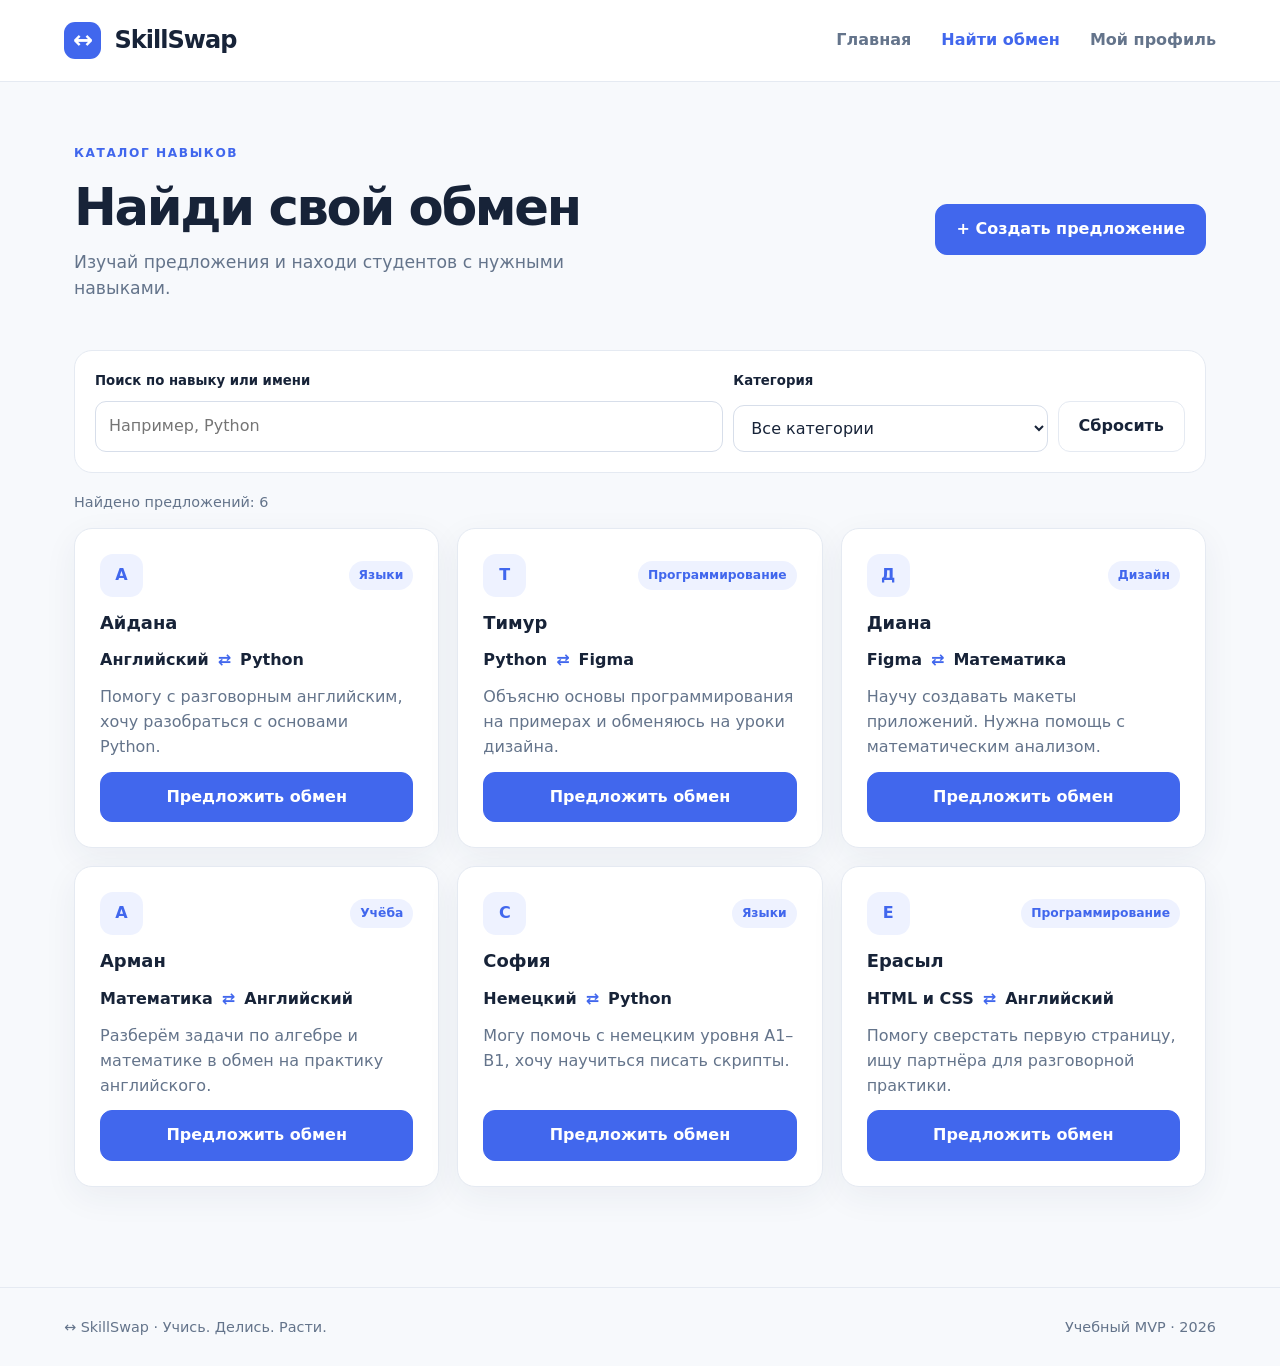
==== offers.html @ 25985b14 "Move website files to repository root" ====
<!doctype html><html lang="ru"><head><meta charset="utf-8"><meta name="viewport" content="width=device-width, initial-scale=1"><title>Найти обмен — SkillSwap</title><link rel="stylesheet" href="css/style.css"></head><body><header class="topbar"><a class="brand" href="index.html"><span class="brand-icon">↔</span> SkillSwap</a><nav id="nav" class="nav" aria-label="Основная навигация"><a href="index.html">Главная</a><a href="offers.html" aria-current="page">Найти обмен</a><a href="profile.html">Мой профиль</a></nav><button class="menu-toggle" id="menuToggle" aria-expanded="false" aria-controls="nav">☰ <span class="sr-only">Открыть меню</span></button></header><main class="page"><div class="page-title"><div><span class="eyebrow">Каталог навыков</span><h1>Найди свой обмен</h1><p>Изучай предложения и находи студентов с нужными навыками.</p></div><a class="btn primary" href="profile.html">+ Создать предложение</a></div><div class="filters"><label for="search">Поиск по навыку или имени</label><input id="search" type="search" placeholder="Например, Python"><label for="category">Категория</label><select id="category"><option value="all">Все категории</option><option value="Языки">Языки</option><option value="Программирование">Программирование</option><option value="Дизайн">Дизайн</option><option value="Учёба">Учёба</option></select><button class="btn secondary" id="resetFilters" type="button">Сбросить</button></div><p class="results" id="resultCount" aria-live="polite"></p><div class="card-grid" id="offersGrid"></div><p class="empty hidden" id="emptyState">Ничего не найдено. Попробуй другой запрос.</p></main><dialog id="requestDialog" class="dialog"><form method="dialog"><button class="close" value="cancel" aria-label="Закрыть">×</button><span class="eyebrow">Запрос на обмен</span><h2 id="dialogTitle">Предложить обмен</h2><p id="dialogDescription"></p><label for="requestMessage">Сообщение студенту</label><textarea id="requestMessage" rows="4" maxlength="300" placeholder="Привет! Я могу помочь с..." required></textarea><p class="hint">Минимум 10 символов. В учебной версии запрос сохраняется на этом устройстве.</p><div class="actions"><button type="button" class="btn secondary" id="cancelRequest">Отмена</button><button type="button" class="btn primary" id="sendRequest">Сохранить запрос</button></div><p id="dialogError" class="error" role="alert"></p></form></dialog><footer class="footer"><span>↔ SkillSwap · Учись. Делись. Расти.</span><span>Учебный MVP · 2026</span></footer><script src="js/app.js" defer></script></body></html>
---- css/style.css ----
:root{--bg:#f7f9fc;--surface:#fff;--text:#172338;--muted:#64748b;--primary:#4167ed;--primary-dark:#2e4fc9;--border:#e5eaf2;--soft:#eef2ff;--radius:18px;--shadow:0 10px 34px rgba(28,51,93,.06)}*{box-sizing:border-box}html{scroll-behavior:smooth}body{margin:0;font:16px/1.55 system-ui,-apple-system,'Segoe UI',sans-serif;color:var(--text);background:var(--bg)}a{color:inherit;text-decoration:none}button,input,select,textarea{font:inherit}button{cursor:pointer}h1,h2,h3,p{margin-top:0}h1{font-size:clamp(2.4rem,5vw,4.5rem);line-height:1.13;letter-spacing:-.045em}h2{font-size:clamp(1.5rem,3vw,2.1rem);letter-spacing:-.025em}h3{font-size:1.12rem}.topbar{height:82px;display:flex;align-items:center;justify-content:space-between;padding:0 max(5%,calc((100% - 1180px)/2));background:var(--surface);border-bottom:1px solid var(--border);gap:20px}.brand{font-size:1.5rem;font-weight:800;letter-spacing:-.04em;white-space:nowrap}.brand-icon{display:inline-grid;place-items:center;background:var(--primary);color:white;border-radius:11px;width:37px;height:37px;margin-right:6px}.nav{display:flex;gap:30px}.nav a{color:var(--muted);font-weight:600}.nav a:hover,.nav a[aria-current]{color:var(--primary)}.menu-toggle{display:none;background:transparent;border:0;font-size:1.7rem}.hero,.section,.page{max-width:1180px;margin:auto}.hero{min-height:570px;display:grid;grid-template-columns:1.12fr .88fr;align-items:center;gap:50px;padding:72px 24px}.hero h1 span{color:var(--primary)}.hero p,.page-title p{color:var(--muted);max-width:560px;font-size:1.08rem}.eyebrow{display:inline-block;color:var(--primary);font-weight:800;text-transform:uppercase;font-size:.76rem;letter-spacing:.13em;margin-bottom:16px}.actions{display:flex;gap:12px;flex-wrap:wrap;margin-top:27px}.btn{display:inline-flex;justify-content:center;align-items:center;gap:8px;border-radius:12px;padding:12px 20px;font-weight:700;border:1px solid var(--border);transition:transform .15s,background .15s}.btn:hover{transform:translateY(-2px)}.primary{background:var(--primary);color:white;border-color:var(--primary)}.primary:hover{background:var(--primary-dark)}.secondary{background:white;color:var(--text)}.hero-stats{display:flex;gap:36px;margin-top:44px}.hero-stats div{display:grid}.hero-stats strong{font-size:1.6rem}.hero-stats small{color:var(--muted)}.hero-art{background:linear-gradient(145deg,#e9edff,#dce7ff);border-radius:32px;min-height:375px;position:relative;display:flex;flex-direction:column;align-items:center;justify-content:center;gap:14px;box-shadow:var(--shadow)}.bubble{display:flex;gap:16px;align-items:center;background:white;border-radius:18px;padding:18px 28px;box-shadow:0 16px 30px #334b9c19;width:75%;transform:rotate(-3deg)}.bubble.b2{transform:rotate(3deg)}.bubble span{font-size:2.3rem}.bubble div{display:grid}.bubble small{color:var(--muted)}.swap-circle{display:grid;place-items:center;width:50px;height:50px;border-radius:50%;background:var(--primary);color:white;font-size:1.8rem;z-index:1;margin:-6px}.art-note{font-weight:700;color:#52639c;margin-top:18px}.section{padding:40px 24px 65px}.section-head{display:flex;justify-content:space-between;align-items:end;gap:20px}.text-link{color:var(--primary);font-weight:700}.steps,.card-grid{display:grid;grid-template-columns:repeat(3,minmax(0,1fr));gap:18px}.step,.card,.panel{background:var(--surface);border:1px solid var(--border);border-radius:var(--radius);padding:25px;box-shadow:var(--shadow)}.step-num{font-size:1.8rem;font-weight:800;color:var(--primary)}.step h3{margin:12px 0}.step p,.card p{color:var(--muted);margin-bottom:0}.featured{padding-bottom:95px}.card{display:flex;flex-direction:column;gap:12px}.card-top{display:flex;align-items:center;justify-content:space-between}.avatar{display:grid;place-items:center;width:43px;height:43px;background:var(--soft);color:var(--primary);font-weight:800;border-radius:13px}.tag,.badge{background:var(--soft);color:var(--primary);padding:5px 10px;border-radius:99px;font-size:.77rem;font-weight:800}.card h3{margin:0}.exchange{display:flex;gap:9px;align-items:center;flex-wrap:wrap;font-weight:700}.exchange .arrow{color:var(--primary)}.card .btn{margin-top:auto}.footer{display:flex;justify-content:space-between;gap:20px;padding:28px max(5%,calc((100% - 1180px)/2));border-top:1px solid var(--border);color:var(--muted);font-size:.9rem}.page{padding:58px 24px 100px;min-height:calc(100vh - 165px)}.page-title{display:flex;align-items:center;justify-content:space-between;gap:20px;margin-bottom:30px}.page-title h1{font-size:clamp(2rem,4vw,3.2rem);margin-bottom:12px}.filters{display:grid;grid-template-columns:2fr 1fr auto;gap:10px;align-items:end;background:white;padding:20px;border-radius:var(--radius);border:1px solid var(--border);margin-bottom:18px}.filters label{grid-row:1;font-size:.83rem;font-weight:700}.filters input,.filters select{grid-row:2}.filters label:nth-of-type(2){grid-column:2}.filters .btn{grid-row:2;grid-column:3}input,select,textarea{width:100%;border:1px solid #d7deea;border-radius:11px;background:#fff;color:var(--text);padding:12px 13px;outline:none}input:focus,select:focus,textarea:focus{border-color:var(--primary);box-shadow:0 0 0 3px #4167ed1c}label{font-weight:700;font-size:.9rem}.results,.hint{color:var(--muted);font-size:.9rem}.empty{padding:40px;text-align:center;color:var(--muted)}.hidden{display:none!important}.profile-layout{display:grid;grid-template-columns:minmax(0,1fr) minmax(0,1fr);gap:22px}.panel h2{font-size:1.4rem}.panel form{display:grid;gap:10px}.panel form label:not(:first-child){margin-top:7px}.full{width:100%;margin-top:12px}.profile-side{display:grid;align-content:start;gap:20px}.stack{display:grid;gap:12px}.mini{padding:15px;border:1px solid var(--border);border-radius:12px}.mini p{color:var(--muted);margin:5px 0}.mini button{border:0;background:#fff0f0;color:#bb3344;border-radius:8px;padding:6px 10px;font-weight:700}.dialog{width:min(92vw,490px);border:0;border-radius:20px;padding:30px;box-shadow:0 24px 100px #15203955}.dialog::backdrop{background:#13203c99}.dialog form{display:grid;gap:12px}.dialog .actions{margin-top:4px}.close{justify-self:end;border:0;background:transparent;font-size:2rem;line-height:1}.error{color:#c12941;font-size:.88rem;min-height:1.2em}.sr-only{position:absolute;width:1px;height:1px;padding:0;margin:-1px;overflow:hidden;clip:rect(0,0,0,0);white-space:nowrap;border:0}@media(max-width:850px){.hero{grid-template-columns:1fr;padding-top:50px}.hero-art{min-height:310px}.steps,.card-grid{grid-template-columns:repeat(2,minmax(0,1fr))}.profile-layout{grid-template-columns:1fr}}@media(max-width:620px){.topbar{height:70px;padding:0 20px;position:relative}.menu-toggle{display:block}.nav{display:none;position:absolute;top:70px;left:0;right:0;background:white;padding:18px 22px;flex-direction:column;gap:18px;box-shadow:var(--shadow);z-index:5}.nav.open{display:flex}.hero{padding:48px 20px}.hero h1{font-size:2.65rem}.hero-stats{gap:22px}.hero-art{min-height:300px}.section{padding:32px 20px}.steps,.card-grid{grid-template-columns:1fr}.section-head,.page-title{align-items:start;flex-direction:column}.page{padding:35px 20px 65px}.filters{grid-template-columns:1fr}.filters label,.filters input,.filters select,.filters .btn,.filters label:nth-of-type(2){grid-column:1;grid-row:auto}.footer{padding:25px 20px;flex-direction:column}.bubble{width:85%}}
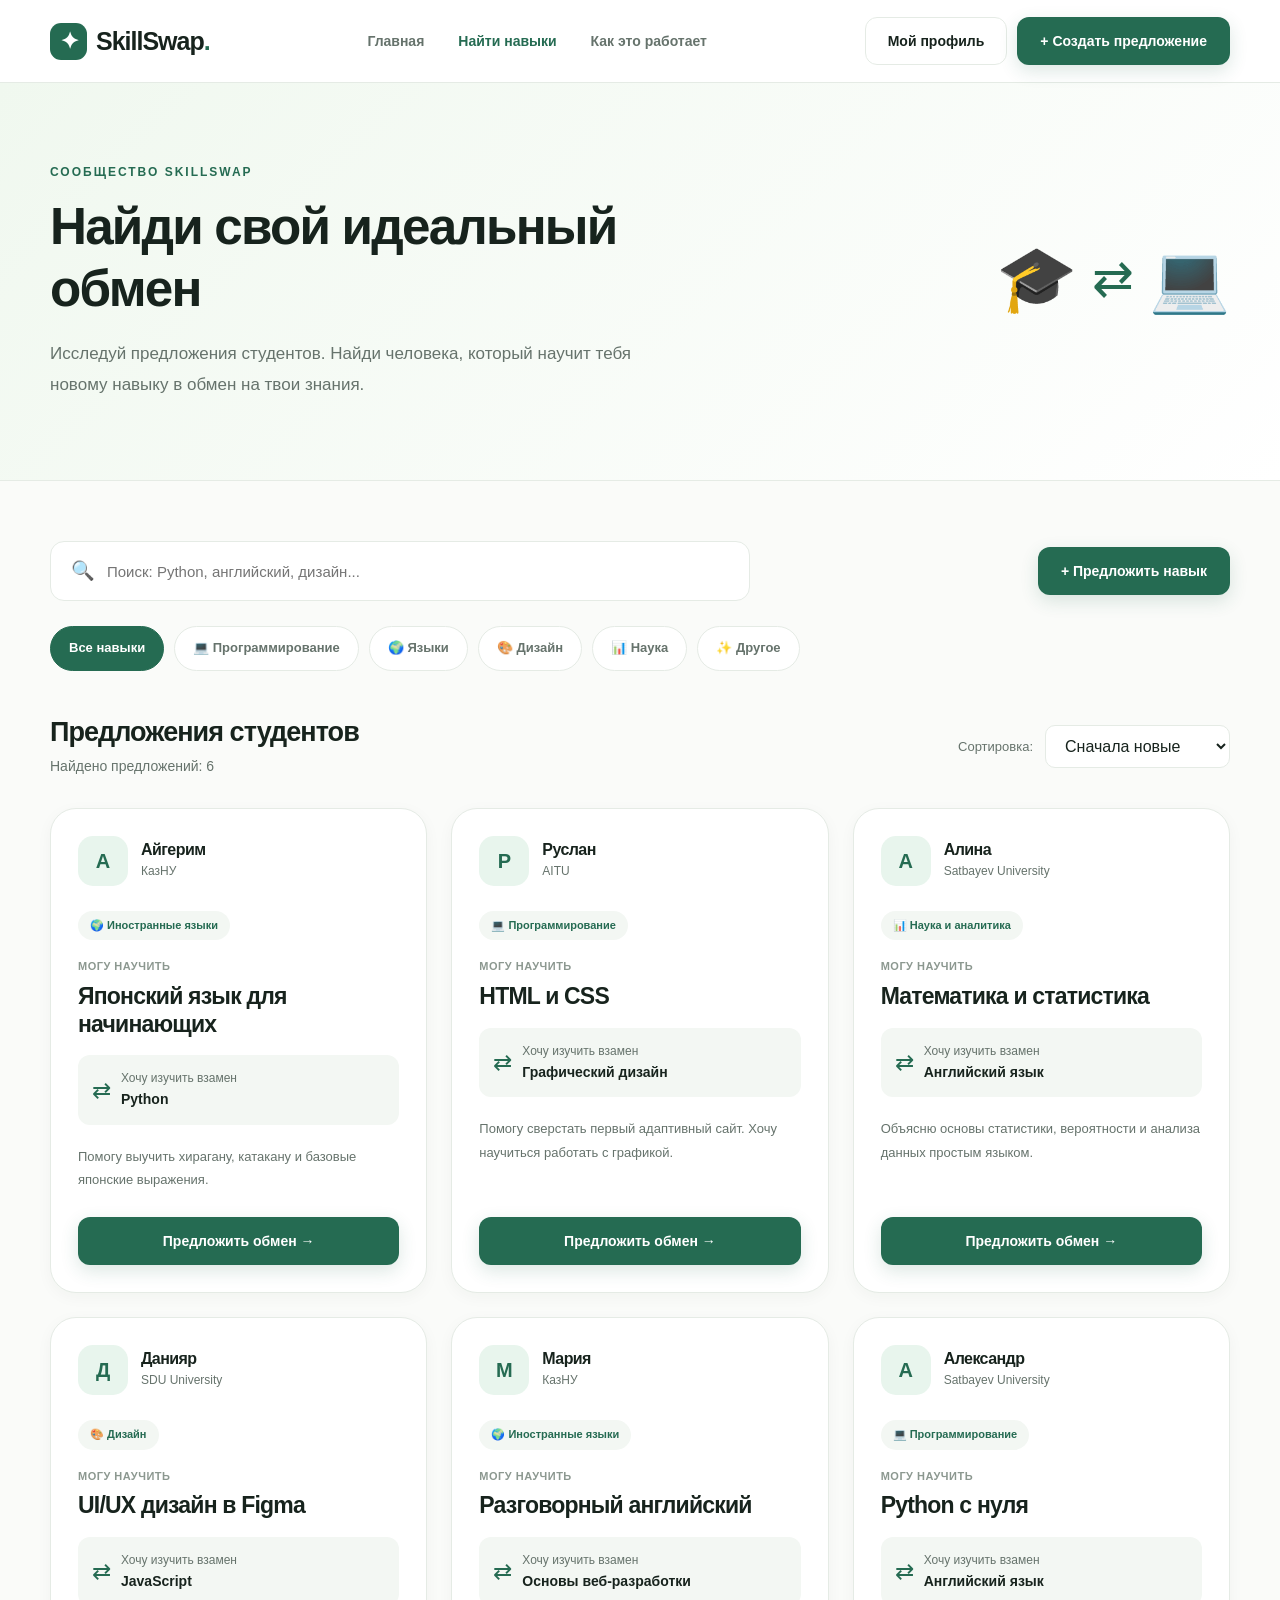
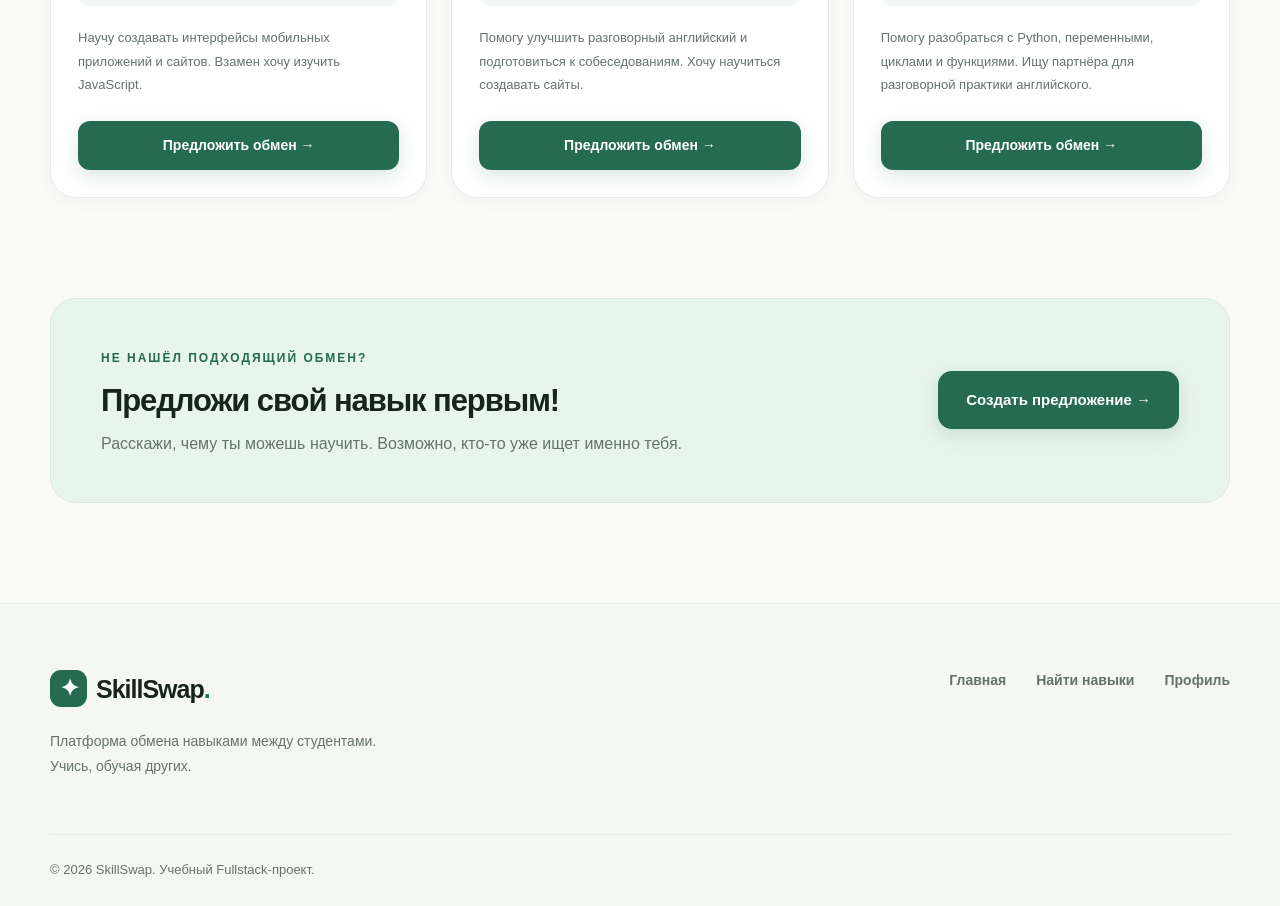
==== commit 8a1ffd30: "Redesign Skillswap website" ====
--- a/offers.html
+++ b/offers.html
@@ -1 +1,408 @@
-<!doctype html><html lang="ru"><head><meta charset="utf-8"><meta name="viewport" content="width=device-width, initial-scale=1"><title>Найти обмен — SkillSwap</title><link rel="stylesheet" href="css/style.css"></head><body><header class="topbar"><a class="brand" href="index.html"><span class="brand-icon">↔</span> SkillSwap</a><nav id="nav" class="nav" aria-label="Основная навигация"><a href="index.html">Главная</a><a href="offers.html" aria-current="page">Найти обмен</a><a href="profile.html">Мой профиль</a></nav><button class="menu-toggle" id="menuToggle" aria-expanded="false" aria-controls="nav">☰ <span class="sr-only">Открыть меню</span></button></header><main class="page"><div class="page-title"><div><span class="eyebrow">Каталог навыков</span><h1>Найди свой обмен</h1><p>Изучай предложения и находи студентов с нужными навыками.</p></div><a class="btn primary" href="profile.html">+ Создать предложение</a></div><div class="filters"><label for="search">Поиск по навыку или имени</label><input id="search" type="search" placeholder="Например, Python"><label for="category">Категория</label><select id="category"><option value="all">Все категории</option><option value="Языки">Языки</option><option value="Программирование">Программирование</option><option value="Дизайн">Дизайн</option><option value="Учёба">Учёба</option></select><button class="btn secondary" id="resetFilters" type="button">Сбросить</button></div><p class="results" id="resultCount" aria-live="polite"></p><div class="card-grid" id="offersGrid"></div><p class="empty hidden" id="emptyState">Ничего не найдено. Попробуй другой запрос.</p></main><dialog id="requestDialog" class="dialog"><form method="dialog"><button class="close" value="cancel" aria-label="Закрыть">×</button><span class="eyebrow">Запрос на обмен</span><h2 id="dialogTitle">Предложить обмен</h2><p id="dialogDescription"></p><label for="requestMessage">Сообщение студенту</label><textarea id="requestMessage" rows="4" maxlength="300" placeholder="Привет! Я могу помочь с..." required></textarea><p class="hint">Минимум 10 символов. В учебной версии запрос сохраняется на этом устройстве.</p><div class="actions"><button type="button" class="btn secondary" id="cancelRequest">Отмена</button><button type="button" class="btn primary" id="sendRequest">Сохранить запрос</button></div><p id="dialogError" class="error" role="alert"></p></form></dialog><footer class="footer"><span>↔ SkillSwap · Учись. Делись. Расти.</span><span>Учебный MVP · 2026</span></footer><script src="js/app.js" defer></script></body></html>
+<!DOCTYPE html>
+<html lang="ru">
+<head>
+    <meta charset="UTF-8">
+    <meta name="viewport" content="width=device-width, initial-scale=1.0">
+
+    <title>Найти навыки — SkillSwap</title>
+
+    <link rel="stylesheet" href="css/style.css">
+</head>
+
+<body>
+
+    <!-- HEADER -->
+    <header class="header">
+        <div class="container nav">
+
+            <a href="index.html" class="logo">
+                <span class="logo-icon">✦</span>
+                SkillSwap<span class="logo-dot">.</span>
+            </a>
+
+            <nav class="nav-links" id="navLinks">
+                <a href="index.html">Главная</a>
+                <a href="offers.html" class="active">Найти навыки</a>
+                <a href="index.html#how-it-works">Как это работает</a>
+            </nav>
+
+            <div class="nav-actions">
+                <a href="profile.html" class="btn btn-outline">
+                    Мой профиль
+                </a>
+
+                <a href="profile.html" class="btn btn-primary">
+                    + Создать предложение
+                </a>
+            </div>
+
+            <button
+                class="menu-toggle"
+                id="menuToggle"
+                type="button"
+                aria-label="Открыть меню"
+                aria-expanded="false">
+                ☰
+            </button>
+
+        </div>
+    </header>
+
+
+    <main>
+
+        <!-- ЗАГОЛОВОК -->
+        <section class="catalog-hero">
+
+            <div class="container">
+
+                <div class="catalog-heading">
+
+                    <div>
+                        <span class="section-label">
+                            СООБЩЕСТВО SKILLSWAP
+                        </span>
+
+                        <h1>Найди свой идеальный обмен</h1>
+
+                        <p>
+                            Исследуй предложения студентов.
+                            Найди человека, который научит тебя
+                            новому навыку в обмен на твои знания.
+                        </p>
+                    </div>
+
+                    <div class="catalog-illustration" aria-hidden="true">
+                        <span>🎓</span>
+                        <span>⇄</span>
+                        <span>💻</span>
+                    </div>
+
+                </div>
+
+            </div>
+
+        </section>
+
+
+        <!-- КАТАЛОГ -->
+        <section class="catalog-section">
+
+            <div class="container">
+
+                <!-- ПОИСК -->
+                <div class="catalog-toolbar">
+
+                    <div class="search-box">
+
+                        <span class="search-icon" aria-hidden="true">
+                            🔍
+                        </span>
+
+                        <input
+                            type="search"
+                            id="searchInput"
+                            placeholder="Поиск: Python, английский, дизайн..."
+                            aria-label="Поиск предложений">
+
+                    </div>
+
+                    <a href="profile.html" class="btn btn-primary">
+                        + Предложить навык
+                    </a>
+
+                </div>
+
+
+                <!-- ФИЛЬТРЫ -->
+                <div class="catalog-filters" id="categoryFilters">
+
+                    <button
+                        type="button"
+                        class="filter-btn active"
+                        data-category="all">
+                        Все навыки
+                    </button>
+
+                    <button
+                        type="button"
+                        class="filter-btn"
+                        data-category="programming">
+                        💻 Программирование
+                    </button>
+
+                    <button
+                        type="button"
+                        class="filter-btn"
+                        data-category="languages">
+                        🌍 Языки
+                    </button>
+
+                    <button
+                        type="button"
+                        class="filter-btn"
+                        data-category="design">
+                        🎨 Дизайн
+                    </button>
+
+                    <button
+                        type="button"
+                        class="filter-btn"
+                        data-category="science">
+                        📊 Наука
+                    </button>
+
+                    <button
+                        type="button"
+                        class="filter-btn"
+                        data-category="other">
+                        ✨ Другое
+                    </button>
+
+                </div>
+
+
+                <!-- КОЛИЧЕСТВО ПРЕДЛОЖЕНИЙ -->
+                <div class="catalog-results">
+
+                    <div>
+                        <h2>Предложения студентов</h2>
+
+                        <p id="resultsCount">
+                            Загружаем предложения...
+                        </p>
+                    </div>
+
+                    <div class="catalog-sort">
+                        <label for="sortSelect">Сортировка:</label>
+
+                        <select id="sortSelect">
+                            <option value="newest">Сначала новые</option>
+                            <option value="az">По названию А–Я</option>
+                        </select>
+                    </div>
+
+                </div>
+
+
+                <!-- КАРТОЧКИ -->
+                <div class="offers-grid" id="offersGrid">
+
+                    <!--
+                        Карточки создаются через JavaScript.
+                        Это позволяет искать, фильтровать
+                        и добавлять предложения без перезагрузки.
+                    -->
+
+                </div>
+
+
+                <!-- ПУСТОЙ РЕЗУЛЬТАТ -->
+                <div class="empty-state" id="emptyState" hidden>
+
+                    <div class="empty-icon">🔎</div>
+
+                    <h3>Ничего не найдено</h3>
+
+                    <p>
+                        Попробуй изменить поисковый запрос
+                        или выбрать другую категорию.
+                    </p>
+
+                    <button
+                        type="button"
+                        class="btn btn-primary"
+                        id="resetFilters">
+                        Сбросить фильтры
+                    </button>
+
+                </div>
+
+            </div>
+
+        </section>
+
+
+        <!-- ДОПОЛНИТЕЛЬНЫЙ БЛОК -->
+        <section class="catalog-cta">
+
+            <div class="container">
+
+                <div class="catalog-cta-box">
+
+                    <div>
+                        <span class="section-label">
+                            НЕ НАШЁЛ ПОДХОДЯЩИЙ ОБМЕН?
+                        </span>
+
+                        <h2>Предложи свой навык первым!</h2>
+
+                        <p>
+                            Расскажи, чему ты можешь научить.
+                            Возможно, кто-то уже ищет именно тебя.
+                        </p>
+                    </div>
+
+                    <a href="profile.html" class="btn btn-primary btn-large">
+                        Создать предложение →
+                    </a>
+
+                </div>
+
+            </div>
+
+        </section>
+
+    </main>
+
+
+    <!-- МОДАЛЬНОЕ ОКНО -->
+    <div class="modal-overlay" id="exchangeModal" hidden>
+
+        <div
+            class="modal"
+            role="dialog"
+            aria-modal="true"
+            aria-labelledby="modalTitle">
+
+            <div class="modal-header">
+
+                <div>
+                    <span class="section-label">
+                        НОВЫЙ ОБМЕН
+                    </span>
+
+                    <h2 id="modalTitle">
+                        Предложить обмен
+                    </h2>
+                </div>
+
+                <button
+                    type="button"
+                    class="modal-close"
+                    id="closeModal"
+                    aria-label="Закрыть окно">
+                    ×
+                </button>
+
+            </div>
+
+
+            <p class="modal-description" id="modalDescription">
+                Расскажи, какой навык ты можешь предложить взамен.
+            </p>
+
+
+            <form id="exchangeForm">
+
+                <input type="hidden" id="selectedOfferId">
+
+                <div class="form-group">
+
+                    <label for="exchangeName">
+                        Твоё имя
+                    </label>
+
+                    <input
+                        type="text"
+                        id="exchangeName"
+                        placeholder="Например, Томирис"
+                        maxlength="60"
+                        required>
+
+                </div>
+
+
+                <div class="form-group">
+
+                    <label for="exchangeSkill">
+                        Чему ты можешь научить?
+                    </label>
+
+                    <input
+                        type="text"
+                        id="exchangeSkill"
+                        placeholder="Например, английский язык"
+                        maxlength="100"
+                        required>
+
+                </div>
+
+
+                <div class="form-group">
+
+                    <label for="exchangeMessage">
+                        Сообщение
+                    </label>
+
+                    <textarea
+                        id="exchangeMessage"
+                        placeholder="Расскажи немного о себе и предложи формат обмена..."
+                        maxlength="500"
+                        required></textarea>
+
+                </div>
+
+
+                <div class="modal-actions">
+
+                    <button
+                        type="button"
+                        class="btn btn-outline"
+                        id="cancelExchange">
+                        Отмена
+                    </button>
+
+                    <button
+                        type="submit"
+                        class="btn btn-primary">
+                        Отправить заявку →
+                    </button>
+
+                </div>
+
+            </form>
+
+        </div>
+
+    </div>
+
+
+    <!-- FOOTER -->
+    <footer class="footer">
+
+        <div class="container footer-content">
+
+            <div class="footer-brand">
+
+                <a href="index.html" class="logo">
+                    <span class="logo-icon">✦</span>
+                    SkillSwap<span class="logo-dot">.</span>
+                </a>
+
+                <p>
+                    Платформа обмена навыками между студентами.
+                    Учись, обучая других.
+                </p>
+
+            </div>
+
+            <div class="footer-links">
+                <a href="index.html">Главная</a>
+                <a href="offers.html">Найти навыки</a>
+                <a href="profile.html">Профиль</a>
+            </div>
+
+        </div>
+
+        <div class="container footer-bottom">
+            <p>© 2026 SkillSwap. Учебный Fullstack-проект.</p>
+        </div>
+
+    </footer>
+
+
+    <script src="js/app.js"></script>
+
+</body>
+</html>
--- a/css/style.css
+++ b/css/style.css
@@ -1 +1,2206 @@
-:root{--bg:#f7f9fc;--surface:#fff;--text:#172338;--muted:#64748b;--primary:#4167ed;--primary-dark:#2e4fc9;--border:#e5eaf2;--soft:#eef2ff;--radius:18px;--shadow:0 10px 34px rgba(28,51,93,.06)}*{box-sizing:border-box}html{scroll-behavior:smooth}body{margin:0;font:16px/1.55 system-ui,-apple-system,'Segoe UI',sans-serif;color:var(--text);background:var(--bg)}a{color:inherit;text-decoration:none}button,input,select,textarea{font:inherit}button{cursor:pointer}h1,h2,h3,p{margin-top:0}h1{font-size:clamp(2.4rem,5vw,4.5rem);line-height:1.13;letter-spacing:-.045em}h2{font-size:clamp(1.5rem,3vw,2.1rem);letter-spacing:-.025em}h3{font-size:1.12rem}.topbar{height:82px;display:flex;align-items:center;justify-content:space-between;padding:0 max(5%,calc((100% - 1180px)/2));background:var(--surface);border-bottom:1px solid var(--border);gap:20px}.brand{font-size:1.5rem;font-weight:800;letter-spacing:-.04em;white-space:nowrap}.brand-icon{display:inline-grid;place-items:center;background:var(--primary);color:white;border-radius:11px;width:37px;height:37px;margin-right:6px}.nav{display:flex;gap:30px}.nav a{color:var(--muted);font-weight:600}.nav a:hover,.nav a[aria-current]{color:var(--primary)}.menu-toggle{display:none;background:transparent;border:0;font-size:1.7rem}.hero,.section,.page{max-width:1180px;margin:auto}.hero{min-height:570px;display:grid;grid-template-columns:1.12fr .88fr;align-items:center;gap:50px;padding:72px 24px}.hero h1 span{color:var(--primary)}.hero p,.page-title p{color:var(--muted);max-width:560px;font-size:1.08rem}.eyebrow{display:inline-block;color:var(--primary);font-weight:800;text-transform:uppercase;font-size:.76rem;letter-spacing:.13em;margin-bottom:16px}.actions{display:flex;gap:12px;flex-wrap:wrap;margin-top:27px}.btn{display:inline-flex;justify-content:center;align-items:center;gap:8px;border-radius:12px;padding:12px 20px;font-weight:700;border:1px solid var(--border);transition:transform .15s,background .15s}.btn:hover{transform:translateY(-2px)}.primary{background:var(--primary);color:white;border-color:var(--primary)}.primary:hover{background:var(--primary-dark)}.secondary{background:white;color:var(--text)}.hero-stats{display:flex;gap:36px;margin-top:44px}.hero-stats div{display:grid}.hero-stats strong{font-size:1.6rem}.hero-stats small{color:var(--muted)}.hero-art{background:linear-gradient(145deg,#e9edff,#dce7ff);border-radius:32px;min-height:375px;position:relative;display:flex;flex-direction:column;align-items:center;justify-content:center;gap:14px;box-shadow:var(--shadow)}.bubble{display:flex;gap:16px;align-items:center;background:white;border-radius:18px;padding:18px 28px;box-shadow:0 16px 30px #334b9c19;width:75%;transform:rotate(-3deg)}.bubble.b2{transform:rotate(3deg)}.bubble span{font-size:2.3rem}.bubble div{display:grid}.bubble small{color:var(--muted)}.swap-circle{display:grid;place-items:center;width:50px;height:50px;border-radius:50%;background:var(--primary);color:white;font-size:1.8rem;z-index:1;margin:-6px}.art-note{font-weight:700;color:#52639c;margin-top:18px}.section{padding:40px 24px 65px}.section-head{display:flex;justify-content:space-between;align-items:end;gap:20px}.text-link{color:var(--primary);font-weight:700}.steps,.card-grid{display:grid;grid-template-columns:repeat(3,minmax(0,1fr));gap:18px}.step,.card,.panel{background:var(--surface);border:1px solid var(--border);border-radius:var(--radius);padding:25px;box-shadow:var(--shadow)}.step-num{font-size:1.8rem;font-weight:800;color:var(--primary)}.step h3{margin:12px 0}.step p,.card p{color:var(--muted);margin-bottom:0}.featured{padding-bottom:95px}.card{display:flex;flex-direction:column;gap:12px}.card-top{display:flex;align-items:center;justify-content:space-between}.avatar{display:grid;place-items:center;width:43px;height:43px;background:var(--soft);color:var(--primary);font-weight:800;border-radius:13px}.tag,.badge{background:var(--soft);color:var(--primary);padding:5px 10px;border-radius:99px;font-size:.77rem;font-weight:800}.card h3{margin:0}.exchange{display:flex;gap:9px;align-items:center;flex-wrap:wrap;font-weight:700}.exchange .arrow{color:var(--primary)}.card .btn{margin-top:auto}.footer{display:flex;justify-content:space-between;gap:20px;padding:28px max(5%,calc((100% - 1180px)/2));border-top:1px solid var(--border);color:var(--muted);font-size:.9rem}.page{padding:58px 24px 100px;min-height:calc(100vh - 165px)}.page-title{display:flex;align-items:center;justify-content:space-between;gap:20px;margin-bottom:30px}.page-title h1{font-size:clamp(2rem,4vw,3.2rem);margin-bottom:12px}.filters{display:grid;grid-template-columns:2fr 1fr auto;gap:10px;align-items:end;background:white;padding:20px;border-radius:var(--radius);border:1px solid var(--border);margin-bottom:18px}.filters label{grid-row:1;font-size:.83rem;font-weight:700}.filters input,.filters select{grid-row:2}.filters label:nth-of-type(2){grid-column:2}.filters .btn{grid-row:2;grid-column:3}input,select,textarea{width:100%;border:1px solid #d7deea;border-radius:11px;background:#fff;color:var(--text);padding:12px 13px;outline:none}input:focus,select:focus,textarea:focus{border-color:var(--primary);box-shadow:0 0 0 3px #4167ed1c}label{font-weight:700;font-size:.9rem}.results,.hint{color:var(--muted);font-size:.9rem}.empty{padding:40px;text-align:center;color:var(--muted)}.hidden{display:none!important}.profile-layout{display:grid;grid-template-columns:minmax(0,1fr) minmax(0,1fr);gap:22px}.panel h2{font-size:1.4rem}.panel form{display:grid;gap:10px}.panel form label:not(:first-child){margin-top:7px}.full{width:100%;margin-top:12px}.profile-side{display:grid;align-content:start;gap:20px}.stack{display:grid;gap:12px}.mini{padding:15px;border:1px solid var(--border);border-radius:12px}.mini p{color:var(--muted);margin:5px 0}.mini button{border:0;background:#fff0f0;color:#bb3344;border-radius:8px;padding:6px 10px;font-weight:700}.dialog{width:min(92vw,490px);border:0;border-radius:20px;padding:30px;box-shadow:0 24px 100px #15203955}.dialog::backdrop{background:#13203c99}.dialog form{display:grid;gap:12px}.dialog .actions{margin-top:4px}.close{justify-self:end;border:0;background:transparent;font-size:2rem;line-height:1}.error{color:#c12941;font-size:.88rem;min-height:1.2em}.sr-only{position:absolute;width:1px;height:1px;padding:0;margin:-1px;overflow:hidden;clip:rect(0,0,0,0);white-space:nowrap;border:0}@media(max-width:850px){.hero{grid-template-columns:1fr;padding-top:50px}.hero-art{min-height:310px}.steps,.card-grid{grid-template-columns:repeat(2,minmax(0,1fr))}.profile-layout{grid-template-columns:1fr}}@media(max-width:620px){.topbar{height:70px;padding:0 20px;position:relative}.menu-toggle{display:block}.nav{display:none;position:absolute;top:70px;left:0;right:0;background:white;padding:18px 22px;flex-direction:column;gap:18px;box-shadow:var(--shadow);z-index:5}.nav.open{display:flex}.hero{padding:48px 20px}.hero h1{font-size:2.65rem}.hero-stats{gap:22px}.hero-art{min-height:300px}.section{padding:32px 20px}.steps,.card-grid{grid-template-columns:1fr}.section-head,.page-title{align-items:start;flex-direction:column}.page{padding:35px 20px 65px}.filters{grid-template-columns:1fr}.filters label,.filters input,.filters select,.filters .btn,.filters label:nth-of-type(2){grid-column:1;grid-row:auto}.footer{padding:25px 20px;flex-direction:column}.bubble{width:85%}}
+/* ========================================
+   SKILLSWAP — DESIGN SYSTEM
+======================================== */
+
+:root {
+    --primary: #256b52;
+    --primary-dark: #174b39;
+    --primary-light: #e8f5ed;
+
+    --accent: #c8f36b;
+    --accent-dark: #a9db43;
+
+    --background: #fafbf9;
+    --surface: #ffffff;
+    --surface-soft: #f3f7f3;
+
+    --text: #17231d;
+    --text-secondary: #66736c;
+    --text-muted: #8c9890;
+
+    --border: #e5ebe5;
+
+    --shadow-sm: 0 4px 16px rgba(20, 50, 30, 0.04);
+    --shadow-md: 0 12px 35px rgba(20, 50, 30, 0.08);
+    --shadow-lg: 0 25px 60px rgba(20, 50, 30, 0.12);
+
+    --radius-sm: 12px;
+    --radius-md: 18px;
+    --radius-lg: 26px;
+    --radius-xl: 36px;
+
+    --container: 1180px;
+
+    --transition: 0.25s ease;
+}
+
+
+/* ========================================
+   RESET
+======================================== */
+
+* {
+    margin: 0;
+    padding: 0;
+    box-sizing: border-box;
+}
+
+html {
+    scroll-behavior: smooth;
+}
+
+body {
+    font-family: "Segoe UI", Arial, sans-serif;
+    background: var(--background);
+    color: var(--text);
+    line-height: 1.6;
+    -webkit-font-smoothing: antialiased;
+}
+
+a {
+    text-decoration: none;
+    color: inherit;
+}
+
+button,
+input,
+textarea,
+select {
+    font: inherit;
+}
+
+button {
+    cursor: pointer;
+}
+
+img {
+    max-width: 100%;
+    display: block;
+}
+
+.container {
+    width: min(100% - 40px, var(--container));
+    margin: 0 auto;
+}
+
+.section {
+    padding: 100px 0;
+}
+
+
+/* ========================================
+   TYPOGRAPHY
+======================================== */
+
+h1,
+h2,
+h3 {
+    line-height: 1.2;
+    letter-spacing: -0.035em;
+}
+
+h1 {
+    font-size: clamp(44px, 5vw, 76px);
+    font-weight: 800;
+}
+
+h2 {
+    font-size: clamp(30px, 3.5vw, 46px);
+    font-weight: 750;
+}
+
+h3 {
+    font-size: 21px;
+    font-weight: 700;
+}
+
+p {
+    color: var(--text-secondary);
+}
+
+.section-label {
+    display: inline-block;
+    margin-bottom: 14px;
+    color: var(--primary);
+    font-size: 12px;
+    font-weight: 800;
+    letter-spacing: 2px;
+}
+
+.section-heading {
+    display: flex;
+    justify-content: space-between;
+    align-items: flex-end;
+    gap: 30px;
+    margin-bottom: 42px;
+}
+
+.section-heading p {
+    max-width: 570px;
+    margin-top: 15px;
+    font-size: 16px;
+}
+
+.section-heading.centered {
+    display: flex;
+    flex-direction: column;
+    align-items: center;
+    text-align: center;
+    gap: 0;
+}
+
+.section-link {
+    color: var(--primary);
+    font-weight: 700;
+    white-space: nowrap;
+    transition: var(--transition);
+}
+
+.section-link:hover {
+    color: var(--primary-dark);
+}
+
+
+/* ========================================
+   BUTTONS
+======================================== */
+
+.btn {
+    display: inline-flex;
+    align-items: center;
+    justify-content: center;
+    gap: 10px;
+
+    padding: 12px 22px;
+
+    border: 1px solid transparent;
+    border-radius: 12px;
+
+    font-size: 14px;
+    font-weight: 700;
+
+    transition:
+        background var(--transition),
+        color var(--transition),
+        transform var(--transition),
+        box-shadow var(--transition);
+}
+
+.btn:hover {
+    transform: translateY(-2px);
+}
+
+.btn-primary {
+    background: var(--primary);
+    color: white;
+    box-shadow: 0 6px 18px rgba(37, 107, 82, 0.16);
+}
+
+.btn-primary:hover {
+    background: var(--primary-dark);
+    box-shadow: 0 10px 25px rgba(37, 107, 82, 0.24);
+}
+
+.btn-outline {
+    background: transparent;
+    border-color: var(--border);
+    color: var(--text);
+}
+
+.btn-outline:hover {
+    background: var(--surface-soft);
+}
+
+.btn-light {
+    background: white;
+    border-color: var(--border);
+    color: var(--text);
+}
+
+.btn-light:hover {
+    background: var(--surface-soft);
+}
+
+.btn-white {
+    background: white;
+    color: var(--primary-dark);
+}
+
+.btn-white:hover {
+    background: var(--accent);
+}
+
+.btn-large {
+    padding: 16px 27px;
+    border-radius: 14px;
+    font-size: 15px;
+}
+
+
+/* ========================================
+   HEADER
+======================================== */
+
+.header {
+    position: sticky;
+    top: 0;
+    z-index: 1000;
+
+    background: rgba(255, 255, 255, 0.94);
+    backdrop-filter: blur(16px);
+
+    border-bottom: 1px solid var(--border);
+}
+
+.nav {
+    min-height: 82px;
+
+    display: flex;
+    align-items: center;
+    justify-content: space-between;
+
+    gap: 30px;
+}
+
+.logo {
+    display: inline-flex;
+    align-items: center;
+    gap: 9px;
+
+    font-size: 25px;
+    font-weight: 800;
+    letter-spacing: -1px;
+
+    white-space: nowrap;
+}
+
+.logo-icon {
+    width: 37px;
+    height: 37px;
+
+    display: inline-flex;
+    align-items: center;
+    justify-content: center;
+
+    background: var(--primary);
+    color: white;
+
+    border-radius: 11px;
+    font-size: 23px;
+}
+
+.logo-dot {
+    color: var(--primary);
+    margin-left: -9px;
+}
+
+.nav-links {
+    display: flex;
+    align-items: center;
+    gap: 34px;
+}
+
+.nav-links a {
+    color: var(--text-secondary);
+    font-size: 14px;
+    font-weight: 600;
+
+    transition: var(--transition);
+}
+
+.nav-links a:hover,
+.nav-links a.active {
+    color: var(--primary);
+}
+
+.nav-actions {
+    display: flex;
+    align-items: center;
+    gap: 10px;
+}
+
+.menu-toggle {
+    display: none;
+
+    border: none;
+    background: transparent;
+
+    color: var(--text);
+    font-size: 28px;
+}
+
+
+/* ========================================
+   HERO
+======================================== */
+
+.hero {
+    position: relative;
+    overflow: hidden;
+
+    padding: 110px 0 120px;
+
+    background:
+        radial-gradient(
+            circle at 80% 30%,
+            rgba(200, 243, 107, 0.18),
+            transparent 35%
+        ),
+        linear-gradient(
+            135deg,
+            #ffffff 0%,
+            #f5faf4 100%
+        );
+}
+
+.hero-grid {
+    display: grid;
+    grid-template-columns: 1.05fr 0.95fr;
+    align-items: center;
+    gap: 70px;
+}
+
+.hero-content {
+    position: relative;
+    z-index: 2;
+}
+
+.hero-badge {
+    display: inline-flex;
+    align-items: center;
+    gap: 8px;
+
+    padding: 9px 15px;
+    margin-bottom: 28px;
+
+    background: var(--primary-light);
+    color: var(--primary);
+
+    border: 1px solid #d4e9d9;
+    border-radius: 100px;
+
+    font-size: 13px;
+    font-weight: 700;
+}
+
+.hero h1 {
+    max-width: 650px;
+    margin-bottom: 25px;
+}
+
+.hero h1 span {
+    display: block;
+    color: var(--primary);
+}
+
+.hero-description {
+    max-width: 540px;
+    font-size: 18px;
+    line-height: 1.85;
+}
+
+.hero-buttons {
+    display: flex;
+    flex-wrap: wrap;
+    gap: 13px;
+
+    margin-top: 34px;
+}
+
+.hero-trust {
+    display: flex;
+    align-items: center;
+    gap: 17px;
+
+    margin-top: 50px;
+}
+
+.hero-trust p {
+    font-size: 13px;
+    line-height: 1.5;
+}
+
+.hero-trust strong {
+    color: var(--text);
+}
+
+.avatar-stack {
+    display: flex;
+    padding-left: 10px;
+}
+
+.avatar-stack span {
+    width: 39px;
+    height: 39px;
+
+    display: flex;
+    align-items: center;
+    justify-content: center;
+
+    margin-left: -10px;
+
+    border: 3px solid white;
+    border-radius: 50%;
+
+    background: #d8e8fa;
+    color: #335c8a;
+
+    font-size: 13px;
+    font-weight: 800;
+}
+
+.avatar-stack span:nth-child(2) {
+    background: #fbe1cd;
+    color: #a46a40;
+}
+
+.avatar-stack span:nth-child(3) {
+    background: #e8dcff;
+    color: #7852a8;
+}
+
+.avatar-stack span:nth-child(4) {
+    background: var(--primary);
+    color: white;
+}
+
+
+/* ========================================
+   HERO VISUAL
+======================================== */
+
+.hero-visual {
+    position: relative;
+
+    min-height: 490px;
+
+    display: flex;
+    flex-direction: column;
+    align-items: center;
+    justify-content: center;
+
+    gap: 34px;
+}
+
+.visual-background {
+    position: absolute;
+
+    width: 430px;
+    height: 430px;
+
+    border-radius: 50%;
+
+    background:
+        radial-gradient(
+            circle,
+            #dff3d9 0%,
+            #eef8e8 55%,
+            transparent 70%
+        );
+
+    z-index: 0;
+}
+
+.skill-card {
+    position: relative;
+    z-index: 2;
+
+    display: flex;
+    align-items: center;
+    gap: 17px;
+
+    width: 345px;
+    min-height: 125px;
+
+    padding: 23px;
+
+    background: white;
+    border: 1px solid var(--border);
+    border-radius: 22px;
+
+    box-shadow: var(--shadow-lg);
+
+    transition: transform var(--transition);
+}
+
+.skill-card:hover {
+    transform: translateY(-5px);
+}
+
+.skill-card-one {
+    transform: rotate(-5deg);
+    margin-right: 80px;
+}
+
+.skill-card-one:hover {
+    transform: rotate(-5deg) translateY(-5px);
+}
+
+.skill-card-two {
+    transform: rotate(5deg);
+    margin-left: 80px;
+}
+
+.skill-card-two:hover {
+    transform: rotate(5deg) translateY(-5px);
+}
+
+.skill-avatar {
+    flex-shrink: 0;
+
+    width: 55px;
+    height: 55px;
+
+    display: flex;
+    align-items: center;
+    justify-content: center;
+
+    border-radius: 16px;
+
+    font-size: 22px;
+    font-weight: 800;
+}
+
+.skill-avatar.purple {
+    background: #e9e0ff;
+    color: #7554b9;
+}
+
+.skill-avatar.orange {
+    background: #ffe8d5;
+    color: #bf7a3e;
+}
+
+.skill-info {
+    flex: 1;
+}
+
+.skill-label {
+    color: var(--text-muted);
+    font-size: 10px;
+    font-weight: 800;
+    letter-spacing: 1px;
+}
+
+.skill-info h3 {
+    margin: 5px 0 3px;
+    font-size: 23px;
+}
+
+.skill-info p {
+    font-size: 12px;
+}
+
+.skill-icon {
+    font-size: 25px;
+}
+
+.exchange-icon {
+    position: absolute;
+    z-index: 5;
+
+    width: 64px;
+    height: 64px;
+
+    display: flex;
+    align-items: center;
+    justify-content: center;
+
+    background: var(--primary);
+    color: white;
+
+    border: 6px solid #edf7e9;
+    border-radius: 50%;
+
+    font-size: 31px;
+    font-weight: 800;
+
+    box-shadow: var(--shadow-md);
+}
+
+.floating-badge {
+    position: absolute;
+    bottom: 15px;
+    right: 10px;
+
+    z-index: 4;
+
+    padding: 12px 19px;
+
+    background: var(--accent);
+    color: var(--primary-dark);
+
+    border-radius: 12px;
+
+    font-size: 13px;
+    font-weight: 800;
+
+    transform: rotate(-7deg);
+
+    box-shadow: var(--shadow-md);
+}
+
+
+/* ========================================
+   CATEGORIES
+======================================== */
+
+.categories {
+    background: white;
+}
+
+.category-grid {
+    display: grid;
+    grid-template-columns: repeat(4, 1fr);
+    gap: 22px;
+}
+
+.category-card {
+    padding: 30px 25px;
+
+    background: white;
+    border: 1px solid var(--border);
+    border-radius: var(--radius-lg);
+
+    transition:
+        transform var(--transition),
+        box-shadow var(--transition),
+        border-color var(--transition);
+}
+
+.category-card:hover {
+    transform: translateY(-7px);
+    box-shadow: var(--shadow-md);
+    border-color: #c5ddce;
+}
+
+.category-icon {
+    width: 62px;
+    height: 62px;
+
+    display: flex;
+    align-items: center;
+    justify-content: center;
+
+    margin-bottom: 25px;
+
+    border-radius: 18px;
+
+    font-size: 28px;
+}
+
+.category-blue {
+    background: #e4efff;
+}
+
+.category-green {
+    background: #e2f4e7;
+}
+
+.category-pink {
+    background: #fce7ef;
+}
+
+.category-yellow {
+    background: #fff2d6;
+}
+
+.category-card h3 {
+    margin-bottom: 12px;
+    font-size: 19px;
+}
+
+.category-card p {
+    min-height: 50px;
+    font-size: 14px;
+}
+
+.category-card span {
+    display: inline-block;
+
+    margin-top: 25px;
+
+    color: var(--primary);
+    font-size: 13px;
+    font-weight: 800;
+}
+
+
+/* ========================================
+   HOW IT WORKS
+======================================== */
+
+.how-section {
+    background: var(--surface-soft);
+}
+
+.steps-grid {
+    display: grid;
+    grid-template-columns: repeat(3, 1fr);
+    gap: 25px;
+}
+
+.step-card {
+    position: relative;
+
+    padding: 40px 32px;
+
+    background: white;
+    border: 1px solid var(--border);
+    border-radius: var(--radius-lg);
+
+    box-shadow: var(--shadow-sm);
+
+    transition: var(--transition);
+}
+
+.step-card:hover {
+    transform: translateY(-5px);
+    box-shadow: var(--shadow-md);
+}
+
+.step-number {
+    position: absolute;
+    top: 25px;
+    right: 28px;
+
+    color: #e2eee5;
+
+    font-size: 55px;
+    font-weight: 900;
+    line-height: 1;
+}
+
+.step-icon {
+    width: 65px;
+    height: 65px;
+
+    display: flex;
+    align-items: center;
+    justify-content: center;
+
+    margin-bottom: 28px;
+
+    background: var(--primary-light);
+    border-radius: 18px;
+
+    font-size: 30px;
+}
+
+.step-card h3 {
+    margin-bottom: 15px;
+}
+
+.step-card p {
+    font-size: 15px;
+    line-height: 1.8;
+}
+
+
+/* ========================================
+   CTA
+======================================== */
+
+.cta-section {
+    padding: 100px 0;
+    background: white;
+}
+
+.cta-box {
+    position: relative;
+    overflow: hidden;
+
+    display: flex;
+    align-items: center;
+
+    min-height: 380px;
+
+    padding: 65px 75px;
+
+    background:
+        linear-gradient(
+            120deg,
+            #174b39,
+            #287659
+        );
+
+    border-radius: var(--radius-xl);
+}
+
+.cta-content {
+    position: relative;
+    z-index: 2;
+
+    max-width: 660px;
+}
+
+.cta-label {
+    display: inline-block;
+
+    margin-bottom: 18px;
+
+    color: var(--accent);
+
+    font-size: 12px;
+    font-weight: 800;
+    letter-spacing: 2px;
+}
+
+.cta-content h2 {
+    color: white;
+    margin-bottom: 20px;
+}
+
+.cta-content p {
+    max-width: 540px;
+
+    margin-bottom: 30px;
+
+    color: #d1e7d9;
+
+    font-size: 16px;
+    line-height: 1.8;
+}
+
+.cta-decoration {
+    position: absolute;
+
+    right: -40px;
+    bottom: -170px;
+
+    color: rgba(255, 255, 255, 0.08);
+
+    font-size: 500px;
+    line-height: 1;
+
+    pointer-events: none;
+}
+
+
+/* ========================================
+   FOOTER
+======================================== */
+
+.footer {
+    padding: 65px 0 25px;
+
+    background: #f4f7f3;
+    border-top: 1px solid var(--border);
+}
+
+.footer-content {
+    display: flex;
+    justify-content: space-between;
+    gap: 40px;
+
+    padding-bottom: 55px;
+}
+
+.footer-brand {
+    max-width: 360px;
+}
+
+.footer-brand p {
+    margin-top: 20px;
+    font-size: 14px;
+    line-height: 1.8;
+}
+
+.footer-links {
+    display: flex;
+    align-items: flex-start;
+    gap: 30px;
+}
+
+.footer-links a {
+    color: var(--text-secondary);
+    font-size: 14px;
+    font-weight: 600;
+}
+
+.footer-links a:hover {
+    color: var(--primary);
+}
+
+.footer-bottom {
+    padding-top: 25px;
+
+    border-top: 1px solid var(--border);
+}
+
+.footer-bottom p {
+    font-size: 13px;
+}
+
+
+/* ========================================
+   FORMS — BASE STYLES
+======================================== */
+
+.form-group {
+    display: flex;
+    flex-direction: column;
+    gap: 8px;
+
+    margin-bottom: 20px;
+}
+
+.form-group label {
+    font-size: 14px;
+    font-weight: 700;
+}
+
+.form-group input,
+.form-group select,
+.form-group textarea {
+    width: 100%;
+
+    padding: 14px 16px;
+
+    background: white;
+    color: var(--text);
+
+    border: 1px solid var(--border);
+    border-radius: var(--radius-sm);
+
+    outline: none;
+
+    transition: var(--transition);
+}
+
+.form-group input:focus,
+.form-group select:focus,
+.form-group textarea:focus {
+    border-color: var(--primary);
+    box-shadow: 0 0 0 4px var(--primary-light);
+}
+
+.form-group textarea {
+    resize: vertical;
+    min-height: 110px;
+}
+
+
+/* ========================================
+   ACCESSIBILITY
+======================================== */
+
+:focus-visible {
+    outline: 3px solid var(--primary);
+    outline-offset: 3px;
+}
+
+button:disabled {
+    opacity: 0.5;
+    cursor: not-allowed;
+}
+
+
+/* ========================================
+   RESPONSIVE — TABLET
+======================================== */
+
+@media (max-width: 1100px) {
+
+    .nav-links {
+        gap: 18px;
+    }
+
+    .nav-actions {
+        gap: 6px;
+    }
+
+    .hero-grid {
+        gap: 35px;
+    }
+
+    .category-grid {
+        grid-template-columns: repeat(2, 1fr);
+    }
+
+    .skill-card {
+        width: 310px;
+    }
+
+}
+
+
+/* ========================================
+   RESPONSIVE — MOBILE
+======================================== */
+
+@media (max-width: 768px) {
+
+    .container {
+        width: min(100% - 32px, var(--container));
+    }
+
+    .section {
+        padding: 70px 0;
+    }
+
+    .nav {
+        min-height: 72px;
+    }
+
+    .logo {
+        font-size: 23px;
+    }
+
+    .nav-actions {
+        display: none;
+    }
+
+    .menu-toggle {
+        display: block;
+    }
+
+    .nav-links {
+        display: none;
+
+        position: absolute;
+        top: 72px;
+        left: 0;
+        right: 0;
+
+        flex-direction: column;
+        align-items: stretch;
+        gap: 0;
+
+        padding: 15px 20px 25px;
+
+        background: white;
+        border-bottom: 1px solid var(--border);
+
+        box-shadow: var(--shadow-md);
+    }
+
+    .nav-links.open {
+        display: flex;
+    }
+
+    .nav-links a {
+        padding: 13px 10px;
+        font-size: 15px;
+    }
+
+    .hero {
+        padding: 65px 0 75px;
+    }
+
+    .hero-grid {
+        grid-template-columns: 1fr;
+        gap: 30px;
+    }
+
+    .hero-content {
+        text-align: center;
+    }
+
+    .hero h1 {
+        font-size: clamp(40px, 9vw, 60px);
+    }
+
+    .hero-description {
+        margin: 0 auto;
+        font-size: 16px;
+    }
+
+    .hero-buttons {
+        justify-content: center;
+    }
+
+    .hero-trust {
+        justify-content: center;
+        margin-top: 35px;
+    }
+
+    .hero-visual {
+        min-height: 390px;
+    }
+
+    .visual-background {
+        width: 350px;
+        height: 350px;
+    }
+
+    .skill-card {
+        width: 290px;
+        min-height: 110px;
+        padding: 18px;
+    }
+
+    .skill-card-one {
+        margin-right: 35px;
+    }
+
+    .skill-card-two {
+        margin-left: 35px;
+    }
+
+    .section-heading {
+        flex-direction: column;
+        align-items: flex-start;
+        gap: 15px;
+    }
+
+    .section-heading.centered {
+        align-items: center;
+    }
+
+    .steps-grid {
+        grid-template-columns: 1fr;
+    }
+
+    .cta-section {
+        padding: 70px 0;
+    }
+
+    .cta-box {
+        padding: 45px 30px;
+        min-height: auto;
+    }
+
+    .cta-decoration {
+        font-size: 320px;
+        right: -80px;
+        bottom: -100px;
+    }
+
+    .footer-content {
+        flex-direction: column;
+    }
+
+    .footer-links {
+        flex-wrap: wrap;
+    }
+
+}
+
+
+/* ========================================
+   RESPONSIVE — SMALL MOBILE
+======================================== */
+
+@media (max-width: 480px) {
+
+    .hero h1 {
+        font-size: 39px;
+    }
+
+    .hero-buttons {
+        flex-direction: column;
+    }
+
+    .hero-buttons .btn {
+        width: 100%;
+    }
+
+    .hero-visual {
+        min-height: 340px;
+    }
+
+    .visual-background {
+        width: 280px;
+        height: 280px;
+    }
+
+    .skill-card {
+        width: 250px;
+        gap: 10px;
+    }
+
+    .skill-avatar {
+        width: 45px;
+        height: 45px;
+    }
+
+    .skill-info h3 {
+        font-size: 19px;
+    }
+
+    .skill-icon {
+        font-size: 20px;
+    }
+
+    .floating-badge {
+        right: 0;
+        bottom: 0;
+    }
+
+    .category-grid {
+        grid-template-columns: 1fr;
+    }
+
+    .category-card {
+        padding: 25px;
+    }
+
+    .step-card {
+        padding: 32px 25px;
+    }
+
+    .cta-box {
+        padding: 40px 25px;
+    }
+
+    .cta-content h2 {
+        font-size: 30px;
+    }
+
+    .footer-links {
+        flex-direction: column;
+        gap: 15px;
+    }
+
+}
+
+
+/* ========================================
+   REDUCED MOTION
+======================================== */
+
+@media (prefers-reduced-motion: reduce) {
+
+    *,
+    *::before,
+    *::after {
+        scroll-behavior: auto !important;
+        transition-duration: 0.01ms !important;
+        animation-duration: 0.01ms !important;
+    }
+
+}
+/* ========================================
+   CATALOG PAGE
+======================================== */
+
+.catalog-hero {
+    padding: 75px 0 80px;
+
+    background: linear-gradient(
+        135deg,
+        #f0f8ef,
+        #ffffff
+    );
+
+    border-bottom: 1px solid var(--border);
+}
+
+.catalog-heading {
+    display: flex;
+    align-items: center;
+    justify-content: space-between;
+    gap: 40px;
+}
+
+.catalog-heading h1 {
+    max-width: 700px;
+    margin-bottom: 20px;
+    font-size: clamp(36px, 4vw, 58px);
+}
+
+.catalog-heading p {
+    max-width: 610px;
+    font-size: 17px;
+    line-height: 1.8;
+}
+
+.catalog-illustration {
+    display: flex;
+    align-items: center;
+    gap: 15px;
+
+    font-size: 65px;
+}
+
+.catalog-illustration span:nth-child(2) {
+    color: var(--primary);
+    font-size: 50px;
+}
+
+
+/* CATALOG CONTENT */
+
+.catalog-section {
+    padding: 60px 0 100px;
+    background: var(--background);
+}
+
+.catalog-toolbar {
+    display: flex;
+    align-items: center;
+    justify-content: space-between;
+    gap: 20px;
+
+    margin-bottom: 25px;
+}
+
+.search-box {
+    display: flex;
+    align-items: center;
+    gap: 12px;
+
+    flex: 1;
+    max-width: 700px;
+
+    padding: 0 20px;
+
+    background: white;
+    border: 1px solid var(--border);
+    border-radius: 14px;
+
+    transition: var(--transition);
+}
+
+.search-box:focus-within {
+    border-color: var(--primary);
+    box-shadow: 0 0 0 4px var(--primary-light);
+}
+
+.search-icon {
+    font-size: 19px;
+}
+
+.search-box input {
+    width: 100%;
+    height: 58px;
+
+    border: none;
+    outline: none;
+
+    background: transparent;
+
+    color: var(--text);
+    font-size: 15px;
+}
+
+
+/* FILTERS */
+
+.catalog-filters {
+    display: flex;
+    flex-wrap: wrap;
+    gap: 10px;
+
+    margin-bottom: 45px;
+}
+
+.filter-btn {
+    padding: 11px 18px;
+
+    background: white;
+    color: var(--text-secondary);
+
+    border: 1px solid var(--border);
+    border-radius: 100px;
+
+    font-size: 13px;
+    font-weight: 700;
+
+    transition: var(--transition);
+}
+
+.filter-btn:hover {
+    border-color: var(--primary);
+    color: var(--primary);
+}
+
+.filter-btn.active {
+    background: var(--primary);
+    border-color: var(--primary);
+    color: white;
+}
+
+
+/* RESULTS */
+
+.catalog-results {
+    display: flex;
+    align-items: center;
+    justify-content: space-between;
+    gap: 25px;
+
+    margin-bottom: 30px;
+}
+
+.catalog-results h2 {
+    font-size: 27px;
+}
+
+.catalog-results p {
+    margin-top: 7px;
+    font-size: 14px;
+}
+
+.catalog-sort {
+    display: flex;
+    align-items: center;
+    gap: 12px;
+}
+
+.catalog-sort label {
+    color: var(--text-secondary);
+    font-size: 13px;
+}
+
+.catalog-sort select {
+    padding: 11px 15px;
+
+    background: white;
+    border: 1px solid var(--border);
+    border-radius: 10px;
+
+    color: var(--text);
+}
+
+
+/* OFFER CARDS */
+
+.offers-grid {
+    display: grid;
+    grid-template-columns: repeat(3, minmax(0, 1fr));
+    gap: 24px;
+}
+
+.offer-card {
+    display: flex;
+    flex-direction: column;
+
+    padding: 27px;
+
+    background: white;
+    border: 1px solid var(--border);
+    border-radius: var(--radius-lg);
+
+    box-shadow: var(--shadow-sm);
+
+    transition: var(--transition);
+}
+
+.offer-card:hover {
+    transform: translateY(-5px);
+    box-shadow: var(--shadow-md);
+}
+
+.offer-card-header {
+    display: flex;
+    align-items: center;
+    gap: 13px;
+
+    margin-bottom: 25px;
+}
+
+.offer-avatar {
+    width: 50px;
+    height: 50px;
+
+    display: flex;
+    align-items: center;
+    justify-content: center;
+
+    flex-shrink: 0;
+
+    background: var(--primary-light);
+    color: var(--primary);
+
+    border-radius: 15px;
+
+    font-size: 20px;
+    font-weight: 800;
+}
+
+.offer-author h3 {
+    font-size: 16px;
+}
+
+.offer-author p {
+    margin-top: 3px;
+    font-size: 12px;
+}
+
+.offer-category {
+    display: inline-block;
+    align-self: flex-start;
+
+    margin-bottom: 18px;
+    padding: 6px 12px;
+
+    background: var(--surface-soft);
+    color: var(--primary);
+
+    border-radius: 100px;
+
+    font-size: 11px;
+    font-weight: 800;
+}
+
+.offer-skill-label {
+    color: var(--text-muted);
+    font-size: 11px;
+    font-weight: 800;
+    letter-spacing: 0.5px;
+}
+
+.offer-skill-title {
+    margin: 7px 0 17px;
+    font-size: 23px;
+}
+
+.offer-exchange {
+    display: flex;
+    align-items: center;
+    gap: 10px;
+
+    margin-bottom: 20px;
+    padding: 14px;
+
+    background: var(--surface-soft);
+    border-radius: 12px;
+}
+
+.offer-exchange-icon {
+    color: var(--primary);
+    font-size: 23px;
+}
+
+.offer-exchange p {
+    font-size: 12px;
+}
+
+.offer-exchange strong {
+    display: block;
+    color: var(--text);
+    font-size: 14px;
+}
+
+.offer-description {
+    flex: 1;
+
+    margin-bottom: 25px;
+
+    font-size: 13px;
+    line-height: 1.8;
+}
+
+.offer-card .btn {
+    width: 100%;
+}
+
+
+/* EMPTY STATE */
+
+.empty-state {
+    padding: 75px 20px;
+
+    background: white;
+    border: 1px dashed var(--border);
+    border-radius: var(--radius-lg);
+
+    text-align: center;
+}
+
+.empty-state[hidden] {
+    display: none;
+}
+
+.empty-icon {
+    margin-bottom: 20px;
+    font-size: 55px;
+}
+
+.empty-state h3 {
+    margin-bottom: 10px;
+}
+
+.empty-state p {
+    margin-bottom: 25px;
+}
+
+
+/* CATALOG CTA */
+
+.catalog-cta {
+    padding: 0 0 100px;
+    background: var(--background);
+}
+
+.catalog-cta-box {
+    display: flex;
+    align-items: center;
+    justify-content: space-between;
+    gap: 40px;
+
+    padding: 45px 50px;
+
+    background: var(--primary-light);
+    border: 1px solid #d7eadb;
+    border-radius: var(--radius-lg);
+}
+
+.catalog-cta-box h2 {
+    margin-bottom: 12px;
+    font-size: 31px;
+}
+
+.catalog-cta-box p {
+    max-width: 600px;
+}
+
+.catalog-cta-box .btn {
+    white-space: nowrap;
+}
+
+
+/* ========================================
+   MODAL WINDOW
+======================================== */
+
+.modal-overlay {
+    position: fixed;
+    inset: 0;
+    z-index: 2000;
+
+    display: flex;
+    align-items: center;
+    justify-content: center;
+
+    padding: 20px;
+
+    background: rgba(13, 30, 21, 0.6);
+    backdrop-filter: blur(5px);
+}
+
+.modal-overlay[hidden] {
+    display: none;
+}
+
+.modal {
+    width: 100%;
+    max-width: 530px;
+    max-height: 90vh;
+
+    overflow-y: auto;
+
+    padding: 35px;
+
+    background: white;
+    border-radius: 25px;
+
+    box-shadow: var(--shadow-lg);
+}
+
+.modal-header {
+    display: flex;
+    align-items: flex-start;
+    justify-content: space-between;
+    gap: 20px;
+
+    margin-bottom: 15px;
+}
+
+.modal-header h2 {
+    font-size: 29px;
+}
+
+.modal-close {
+    width: 38px;
+    height: 38px;
+
+    display: flex;
+    align-items: center;
+    justify-content: center;
+
+    flex-shrink: 0;
+
+    background: var(--surface-soft);
+    border: none;
+    border-radius: 10px;
+
+    color: var(--text);
+    font-size: 28px;
+}
+
+.modal-description {
+    margin-bottom: 25px;
+    font-size: 14px;
+}
+
+.modal-actions {
+    display: flex;
+    justify-content: flex-end;
+    gap: 10px;
+
+    margin-top: 25px;
+}
+
+
+/* ========================================
+   CATALOG RESPONSIVE
+======================================== */
+
+@media (max-width: 1100px) {
+
+    .offers-grid {
+        grid-template-columns: repeat(2, minmax(0, 1fr));
+    }
+
+    .catalog-illustration {
+        font-size: 45px;
+    }
+}
+
+@media (max-width: 768px) {
+
+    .catalog-hero {
+        padding: 55px 0;
+    }
+
+    .catalog-heading {
+        flex-direction: column;
+        align-items: flex-start;
+    }
+
+    .catalog-illustration {
+        font-size: 40px;
+    }
+
+    .catalog-section {
+        padding: 45px 0 70px;
+    }
+
+    .catalog-toolbar {
+        flex-direction: column;
+        align-items: stretch;
+    }
+
+    .search-box {
+        max-width: none;
+    }
+
+    .catalog-results {
+        flex-direction: column;
+        align-items: flex-start;
+    }
+
+    .offers-grid {
+        grid-template-columns: 1fr;
+    }
+
+    .catalog-cta {
+        padding-bottom: 70px;
+    }
+
+    .catalog-cta-box {
+        flex-direction: column;
+        align-items: flex-start;
+        padding: 35px 25px;
+    }
+
+    .modal {
+        padding: 25px;
+    }
+}
+
+@media (max-width: 480px) {
+
+    .catalog-heading h1 {
+        font-size: 35px;
+    }
+
+    .catalog-illustration {
+        font-size: 32px;
+    }
+
+    .catalog-filters {
+        flex-wrap: nowrap;
+        overflow-x: auto;
+        padding-bottom: 10px;
+    }
+
+    .filter-btn {
+        white-space: nowrap;
+    }
+
+    .modal-actions {
+        flex-direction: column;
+    }
+
+    .modal-actions .btn {
+        width: 100%;
+    }
+}
+/* ========================================
+   PROFILE PAGE
+======================================== */
+
+.profile-hero {
+    padding: 65px 0;
+
+    background: linear-gradient(
+        135deg,
+        #edf7ed,
+        #ffffff
+    );
+
+    border-bottom: 1px solid var(--border);
+}
+
+.profile-hero h1 {
+    margin-bottom: 15px;
+    font-size: clamp(36px, 4vw, 55px);
+}
+
+.profile-hero p {
+    max-width: 600px;
+    font-size: 16px;
+}
+
+
+/* PROFILE LAYOUT */
+
+.profile-section {
+    padding: 60px 0 100px;
+}
+
+.profile-layout {
+    display: grid;
+    grid-template-columns: 300px minmax(0, 1fr);
+    align-items: start;
+    gap: 30px;
+}
+
+
+/* SIDEBAR */
+
+.profile-sidebar {
+    display: flex;
+    flex-direction: column;
+    gap: 22px;
+}
+
+.profile-user-card {
+    padding: 35px 25px;
+
+    background: white;
+    border: 1px solid var(--border);
+    border-radius: var(--radius-lg);
+
+    box-shadow: var(--shadow-sm);
+
+    text-align: center;
+}
+
+.profile-avatar {
+    width: 95px;
+    height: 95px;
+
+    display: flex;
+    align-items: center;
+    justify-content: center;
+
+    margin: 0 auto 20px;
+
+    background: linear-gradient(
+        135deg,
+        #c8f36b,
+        #7bc99c
+    );
+
+    color: var(--primary-dark);
+
+    border-radius: 28px;
+
+    font-size: 40px;
+    font-weight: 800;
+}
+
+.profile-user-card h2 {
+    font-size: 22px;
+    overflow-wrap: anywhere;
+}
+
+.profile-role {
+    margin-top: 7px;
+    font-size: 13px;
+}
+
+.profile-divider {
+    height: 1px;
+    margin: 28px 0;
+
+    background: var(--border);
+}
+
+.profile-stat {
+    display: flex;
+    align-items: center;
+    justify-content: space-between;
+    gap: 10px;
+
+    margin-bottom: 15px;
+}
+
+.profile-stat:last-child {
+    margin-bottom: 0;
+}
+
+.profile-stat span {
+    color: var(--text-secondary);
+    font-size: 13px;
+}
+
+.profile-stat strong {
+    font-size: 14px;
+}
+
+.profile-status {
+    color: var(--primary);
+}
+
+
+/* TIP CARD */
+
+.profile-tip {
+    padding: 28px;
+
+    background: var(--primary-light);
+    border: 1px solid #d8eadb;
+    border-radius: var(--radius-lg);
+}
+
+.profile-tip-icon {
+    margin-bottom: 15px;
+    font-size: 28px;
+}
+
+.profile-tip h3 {
+    margin-bottom: 10px;
+    font-size: 18px;
+}
+
+.profile-tip p {
+    font-size: 13px;
+    line-height: 1.8;
+}
+
+
+/* MAIN CONTENT */
+
+.profile-main {
+    display: flex;
+    flex-direction: column;
+    gap: 28px;
+
+    min-width: 0;
+}
+
+.profile-panel {
+    padding: 35px;
+
+    background: white;
+    border: 1px solid var(--border);
+    border-radius: var(--radius-lg);
+
+    box-shadow: var(--shadow-sm);
+}
+
+.panel-heading {
+    display: flex;
+    justify-content: space-between;
+    align-items: flex-start;
+    gap: 20px;
+
+    margin-bottom: 30px;
+}
+
+.panel-heading h2 {
+    margin-bottom: 10px;
+    font-size: 27px;
+}
+
+.panel-heading p {
+    max-width: 550px;
+    font-size: 14px;
+}
+
+.panel-icon {
+    width: 55px;
+    height: 55px;
+
+    display: flex;
+    align-items: center;
+    justify-content: center;
+
+    flex-shrink: 0;
+
+    background: var(--primary-light);
+    border-radius: 15px;
+
+    font-size: 26px;
+}
+
+
+/* MY OFFERS */
+
+.my-offers-list {
+    display: flex;
+    flex-direction: column;
+    gap: 15px;
+}
+
+.my-offer-item {
+    display: flex;
+    justify-content: space-between;
+    align-items: center;
+    gap: 20px;
+
+    padding: 22px;
+
+    background: var(--surface-soft);
+    border: 1px solid var(--border);
+    border-radius: 15px;
+}
+
+.my-offer-info {
+    min-width: 0;
+}
+
+.my-offer-info h3 {
+    margin-bottom: 7px;
+    font-size: 18px;
+    overflow-wrap: anywhere;
+}
+
+.my-offer-info p {
+    font-size: 13px;
+}
+
+.my-offer-actions {
+    display: flex;
+    gap: 8px;
+    flex-shrink: 0;
+}
+
+.btn-danger {
+    padding: 10px 15px;
+
+    background: #fff0f0;
+    color: #c0392b;
+
+    border: 1px solid #ffd8d8;
+    border-radius: 10px;
+
+    font-size: 13px;
+    font-weight: 700;
+
+    transition: var(--transition);
+}
+
+.btn-danger:hover {
+    background: #ffe0e0;
+}
+
+
+/* EMPTY OFFERS */
+
+.my-offers-empty {
+    padding: 45px 20px;
+    text-align: center;
+}
+
+.my-offers-empty > div {
+    margin-bottom: 15px;
+    font-size: 48px;
+}
+
+.my-offers-empty h3 {
+    margin-bottom: 10px;
+    font-size: 20px;
+}
+
+.my-offers-empty p {
+    max-width: 400px;
+    margin: 0 auto 25px;
+
+    font-size: 14px;
+    line-height: 1.8;
+}
+
+
+/* ========================================
+   PROFILE RESPONSIVE
+======================================== */
+
+@media (max-width: 950px) {
+
+    .profile-layout {
+        grid-template-columns: 1fr;
+    }
+
+    .profile-sidebar {
+        display: grid;
+        grid-template-columns: 1fr 1fr;
+        align-items: stretch;
+    }
+}
+
+@media (max-width: 768px) {
+
+    .profile-hero {
+        padding: 50px 0;
+    }
+
+    .profile-section {
+        padding: 40px 0 70px;
+    }
+
+    .profile-sidebar {
+        grid-template-columns: 1fr;
+    }
+
+    .profile-panel {
+        padding: 25px;
+    }
+
+    .panel-heading h2 {
+        font-size: 24px;
+    }
+
+    .my-offer-item {
+        flex-direction: column;
+        align-items: flex-start;
+    }
+
+    .my-offer-actions {
+        width: 100%;
+    }
+
+    .my-offer-actions button {
+        width: 100%;
+    }
+}
+
+@media (max-width: 480px) {
+
+    .profile-panel {
+        padding: 22px 18px;
+    }
+
+    .panel-icon {
+        width: 45px;
+        height: 45px;
+        font-size: 22px;
+    }
+
+    .panel-heading {
+        gap: 10px;
+    }
+
+    .panel-heading h2 {
+        font-size: 21px;
+    }
+}
+.my-offers-empty[hidden] {
+    display: none;
+}
